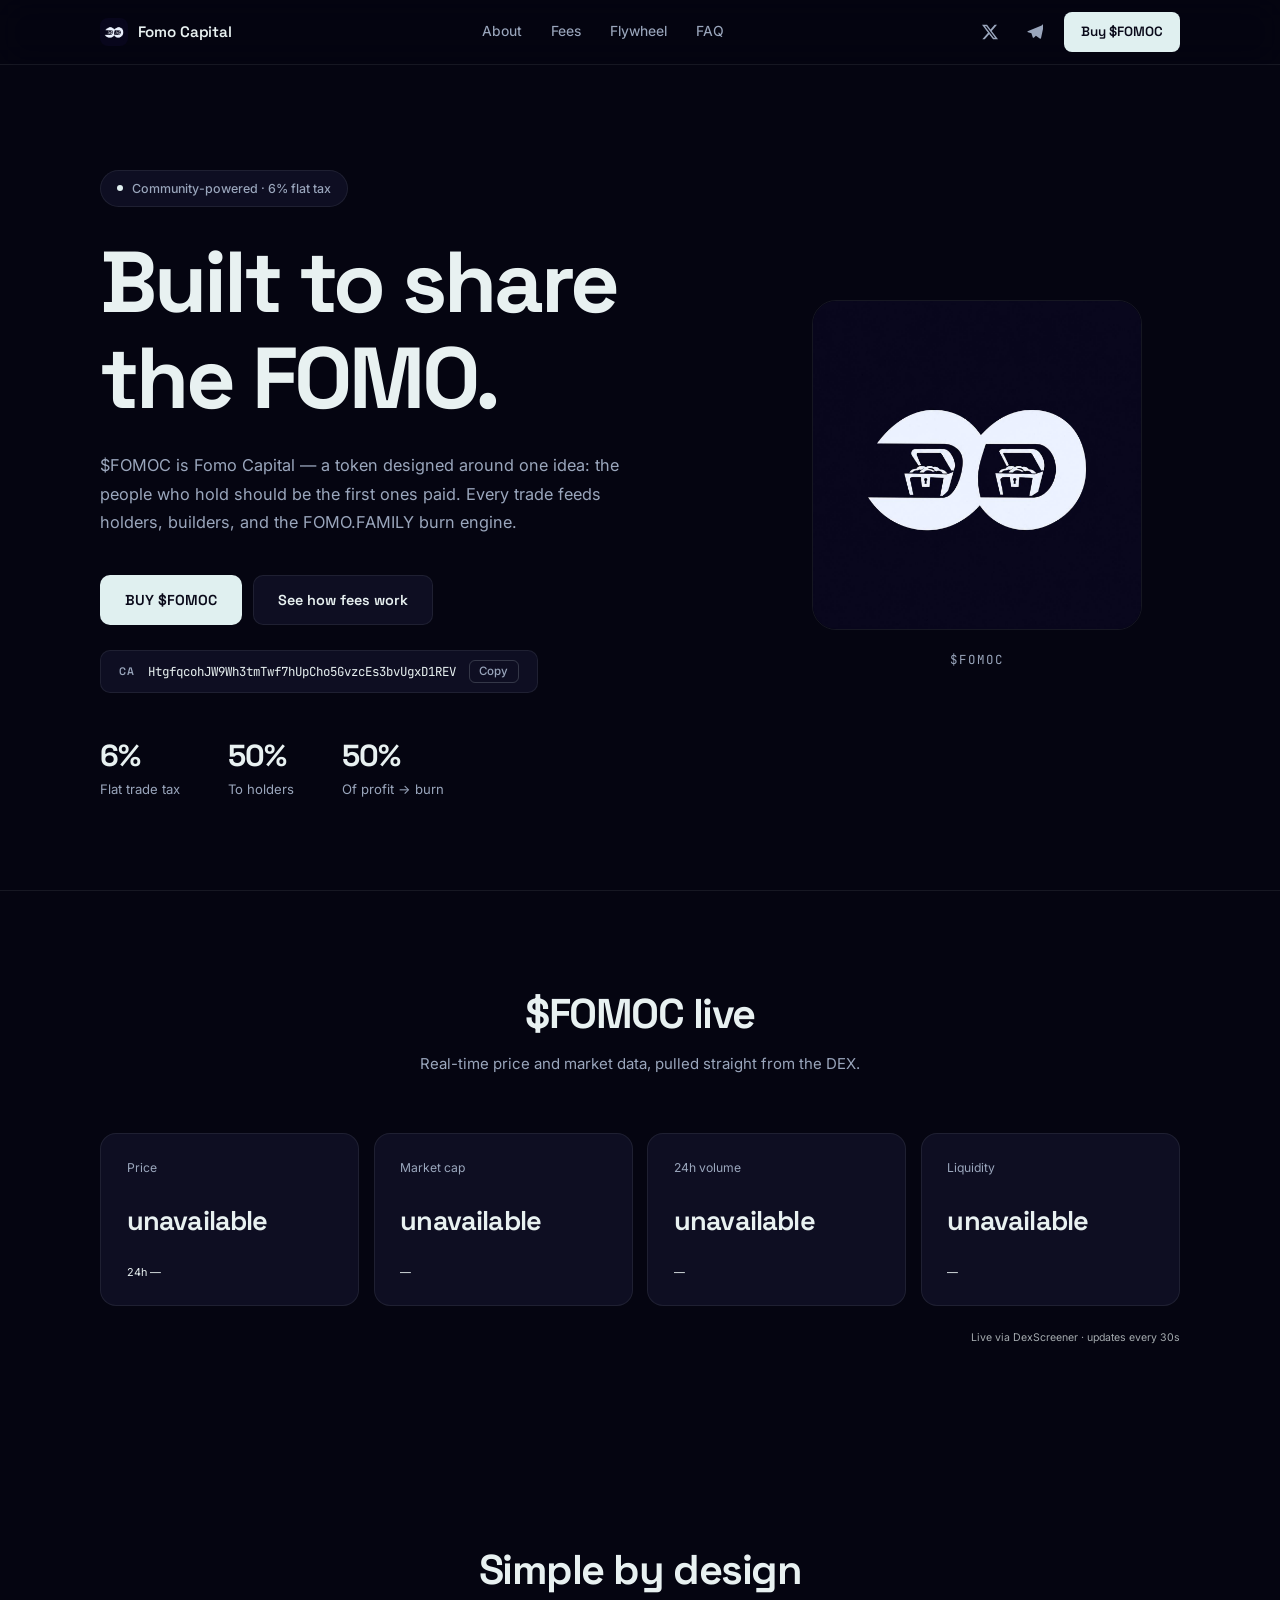
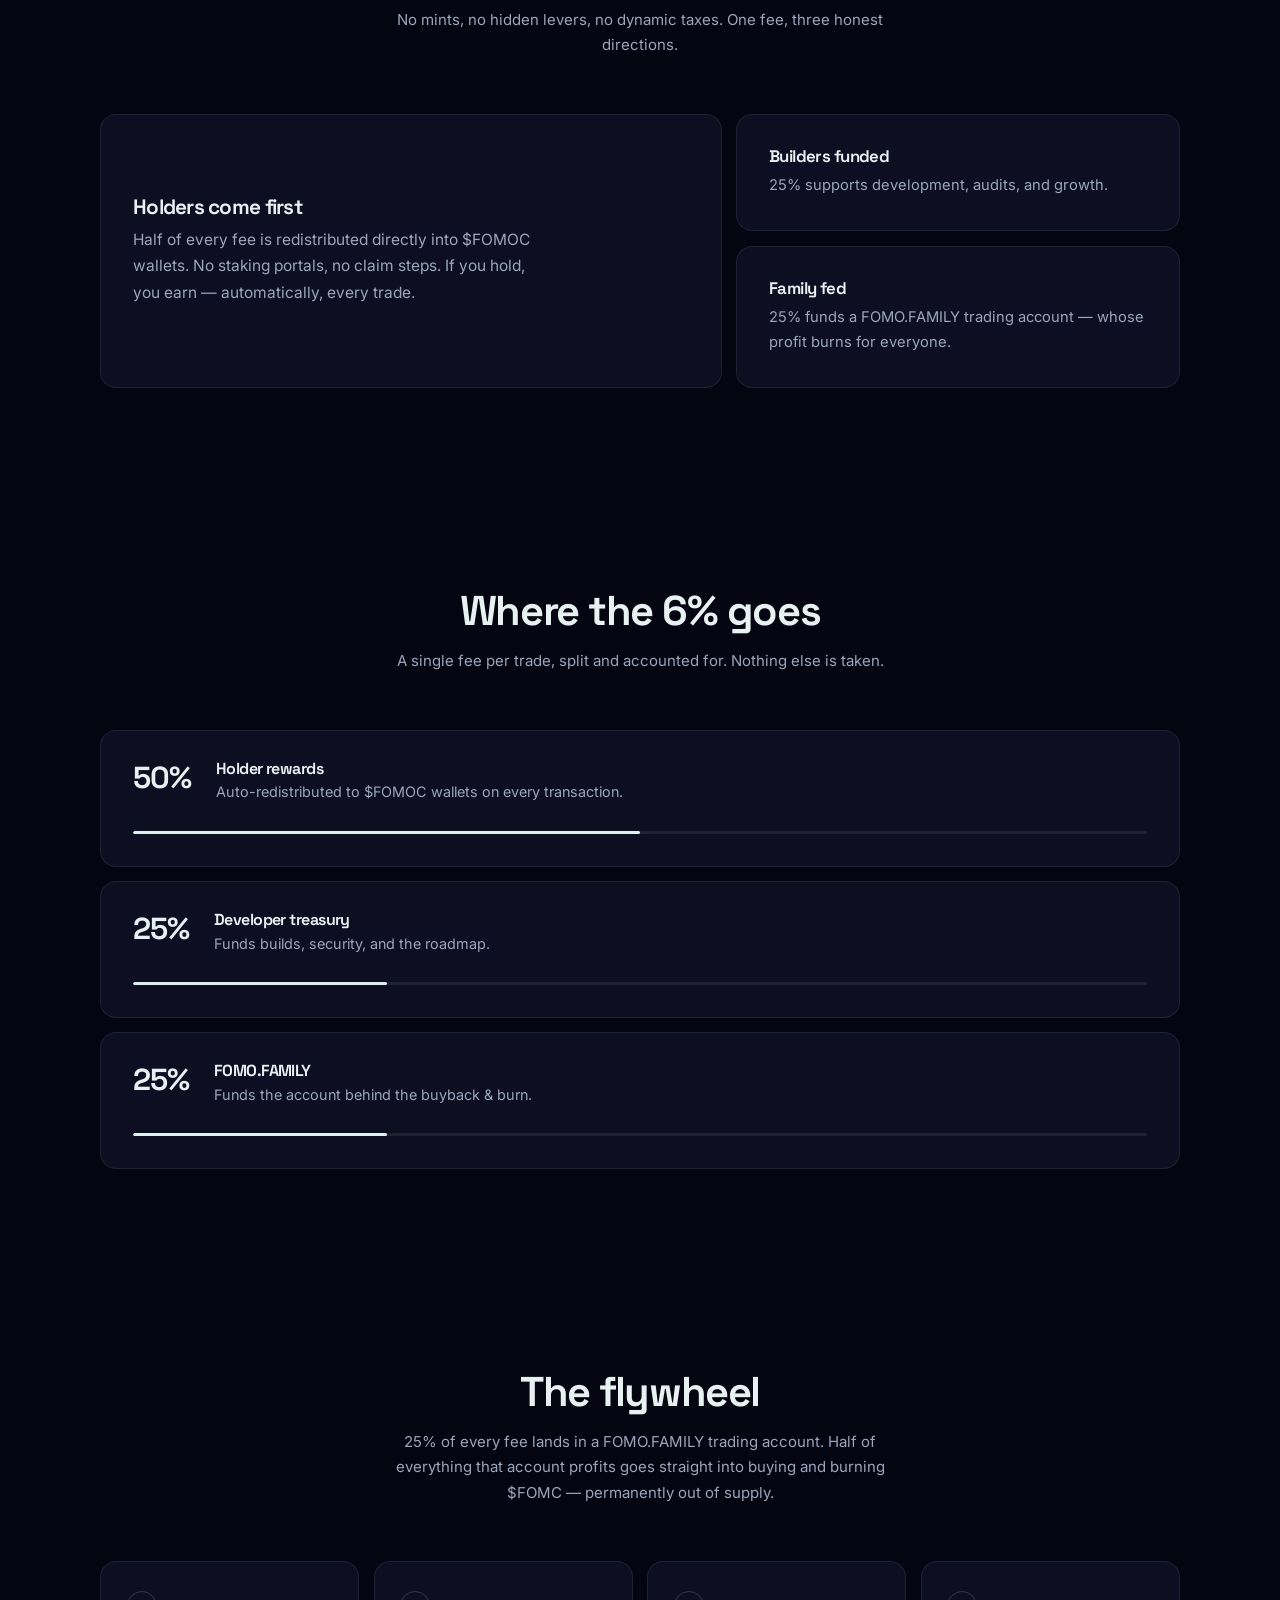
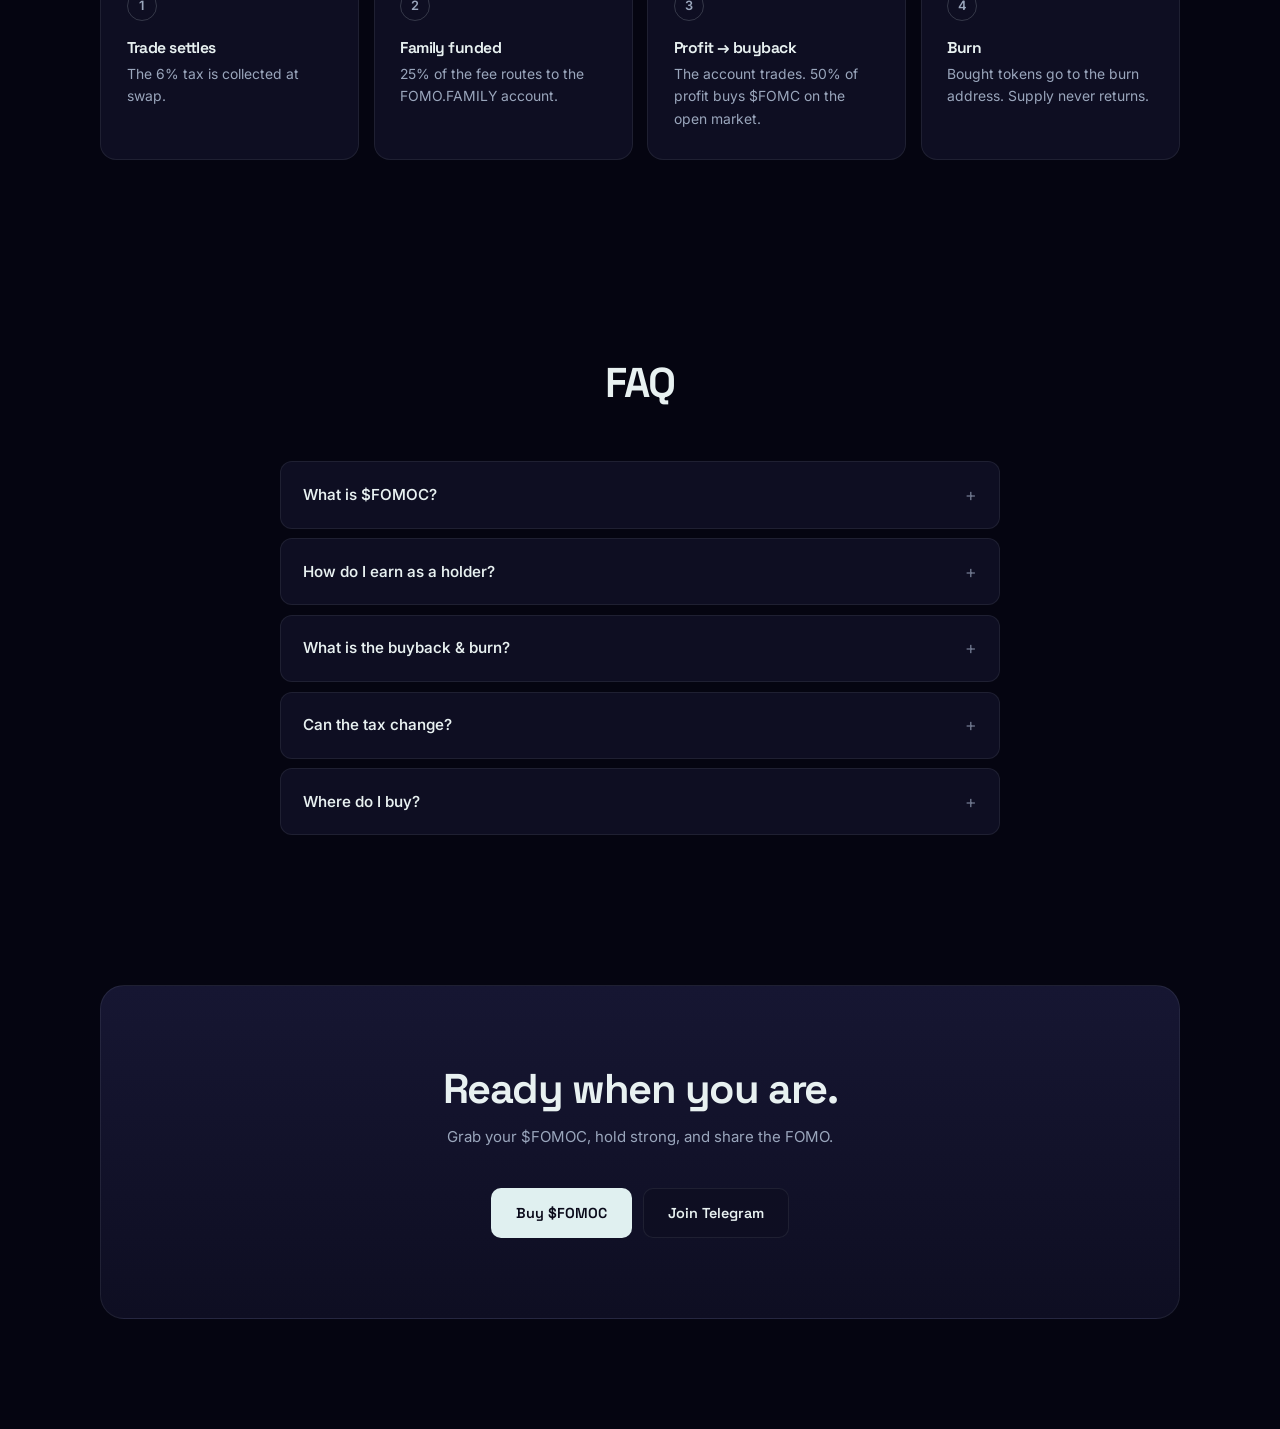
==== index.html @ beee8f77 "Add files via upload" ====
<!DOCTYPE html>
<html lang="en">
<head>
  <meta charset="UTF-8">
  <meta name="viewport" content="width=device-width, initial-scale=1.0">
  <title>$FOMOC — Fomo Capital</title>
  <meta name="description" content="Fomo Capital ($FOMOC) — a community-powered token. 50% of fees reward holders, 25% support the devs, 25% goes to FOMO.FAMILY. Built to share the FOMO.">
  <link rel="icon" type="image/jpeg" href="logo-icon.jpg">
  <link rel="preconnect" href="https://fonts.googleapis.com">
  <link rel="preconnect" href="https://fonts.gstatic.com" crossorigin>
  <link href="https://fonts.googleapis.com/css2?family=Space+Grotesk:wght@400;500;600;700&family=Inter:wght@100..900&family=JetBrains+Mono:wght@400;500&display=swap" rel="stylesheet">
  <link rel="stylesheet" href="styles.css">
</head>
<body>



  <!-- ===== NAV ===== -->
  <header class="nav" id="top">
    <div class="container nav-inner">
      <a href="#top" class="brand">
        <img src="logo-icon.jpg" alt="" class="brand-mark">
        <span>Fomo Capital</span>
      </a>
      <nav class="nav-links" id="navLinks">
        <a href="#about">About</a>
        <a href="#fees">Fees</a>
        <a href="#flywheel">Flywheel</a>
        <a href="#faq">FAQ</a>
      </nav>
      <div class="nav-right">
        <a href="https://x.com/fomocapital_sol" target="_blank" rel="noopener" class="nav-social" aria-label="Twitter / X">
          <svg width="16" height="16" viewBox="0 0 24 24" fill="currentColor"><path d="M18.9 1.15h3.68l-8.04 9.19L24 22.85h-7.41l-5.8-7.58-6.64 7.58H.46l8.6-9.83L0 1.15h7.6l5.24 6.93zm-1.29 19.5h2.04L6.49 3.24H4.3z"/></svg>
        </a>
        <a href="https://t.me/fomocapital_sol" target="_blank" rel="noopener" class="nav-social" aria-label="Telegram">
          <svg width="16" height="16" viewBox="0 0 24 24" fill="currentColor"><path d="M21.94 2.29 1.79 10.5c-1.5.59-1.49 1.44-.27 1.8l5.11 1.6 1.96 6.04c.22.55.11.8.86.8.58 0 .83-.27 1.15-.59l2.76-2.68 5.73 4.24c1.06.59 1.82.28 2.08-.98l3.78-17.8c.39-1.74-.66-2.53-1.8-2.02z"/></svg>
        </a>
        <a href="#buy" class="btn btn-light btn-sm">Buy $FOMOC</a>
        <button class="nav-toggle" id="navToggle" aria-label="Toggle menu">
          <span></span><span></span>
        </button>
      </div>
    </div>
  </header>

  <!-- ===== HERO ===== -->
  <main>
  <section class="hero">
    <div class="container hero-inner">
      <div class="hero-copy">
        <span class="badge"><i></i>Community-powered · 6% flat tax</span>
        <h1>Built to share<br>the FOMO.</h1>
        <p class="sub">
          $FOMOC is Fomo Capital — a token designed around one idea: the people
          who hold should be the first ones paid. Every trade feeds holders,
          builders, and the FOMO.FAMILY burn engine.
        </p>
        <div class="actions">
          <a href="#buy" class="btn btn-light">BUY $FOMOC</a>
          <a href="#fees" class="btn btn-dim">See how fees work</a>
        </div>
        <div class="hero-ca">
          <span>CA</span>
          <code id="ca-text">HtgfqcohJW9Wh3tmTwf7hUpCho5GvzcEs3bvUgxD1REV</code>
          <button class="copy-btn" data-copy="HtgfqcohJW9Wh3tmTwf7hUpCho5GvzcEs3bvUgxD1REV">Copy</button>
        </div>
        <dl class="hero-stats">
          <div>
            <dt><b class="num" data-count="6">0</b>%</dt>
            <dd>Flat trade tax</dd>
          </div>
          <div>
            <dt><b class="num" data-count="50">0</b>%</dt>
            <dd>To holders</dd>
          </div>
          <div>
            <dt><b class="num" data-count="50">0</b>%</dt>
            <dd>Of profit → burn</dd>
          </div>
        </dl>
      </div>
      <div class="hero-emblem">
        <img src="logo-icon.jpg" alt="Fomo Capital emblem">
        <span class="hero-tag">$FOMOC</span>
      </div>
    </div>
  </section>

  <!-- ===== LIVE STATS ===== -->
  <section class="live" id="live">
    <div class="container">
      <div class="section-head">
        <h2>$FOMOC live</h2>
        <p>Real-time price and market data, pulled straight from the DEX.</p>
      </div>
      <div class="live-grid">
        <div class="live-card">
          <span class="live-label">Price</span>
          <span class="live-value" id="stat-price">$—</span>
          <span class="live-sub mono" id="stat-price-change">24h —</span>
        </div>
        <div class="live-card">
          <span class="live-label">Market cap</span>
          <span class="live-value" id="stat-mcap">$—</span>
          <span class="live-sub mono" id="stat-mcap-label">—</span>
        </div>
        <div class="live-card">
          <span class="live-label">24h volume</span>
          <span class="live-value" id="stat-volume">$—</span>
          <span class="live-sub mono" id="stat-volume-label">—</span>
        </div>
        <div class="live-card">
          <span class="live-label">Liquidity</span>
          <span class="live-value" id="stat-liq">$—</span>
          <span class="live-sub mono" id="stat-liq-label">—</span>
        </div>
      </div>
      <p class="live-source mono">Live via DexScreener · updates every 30s</p>
    </div>
  </section>

  <!-- ===== ABOUT ===== -->
  <section class="section" id="about">
    <div class="container">
      <div class="section-head">
        <h2>Simple by design</h2>
        <p>No mints, no hidden levers, no dynamic taxes. One fee, three honest directions.</p>
      </div>
      <div class="bento">
        <div class="b-card b-card-wide">
          <h3>Holders come first</h3>
          <p>Half of every fee is redistributed directly into $FOMOC wallets. No staking portals, no claim steps. If you hold, you earn — automatically, every trade.</p>
        </div>
        <div class="b-card">
          <h3>Builders funded</h3>
          <p>25% supports development, audits, and growth.</p>
        </div>
        <div class="b-card">
          <h3>Family fed</h3>
          <p>25% funds a FOMO.FAMILY trading account — whose profit burns for everyone.</p>
        </div>
      </div>
    </div>
  </section>

  <!-- ===== FEES ===== -->
  <section class="section" id="fees">
    <div class="container">
      <div class="section-head">
        <h2>Where the 6% goes</h2>
        <p>A single fee per trade, split and accounted for. Nothing else is taken.</p>
      </div>

      <div class="fee-list">
        <div class="fee-item">
          <div class="fee-meta">
            <span class="fee-pct">50%</span>
            <div>
              <h3>Holder rewards</h3>
              <p>Auto-redistributed to $FOMOC wallets on every transaction.</p>
            </div>
          </div>
          <div class="bar"><i style="--w:50%"></i></div>
        </div>
        <div class="fee-item">
          <div class="fee-meta">
            <span class="fee-pct">25%</span>
            <div>
              <h3>Developer treasury</h3>
              <p>Funds builds, security, and the roadmap.</p>
            </div>
          </div>
          <div class="bar"><i style="--w:25%"></i></div>
        </div>
        <div class="fee-item">
          <div class="fee-meta">
            <span class="fee-pct">25%</span>
            <div>
              <h3>FOMO.FAMILY</h3>
              <p>Funds the account behind the buyback &amp; burn.</p>
            </div>
          </div>
          <div class="bar"><i style="--w:25%"></i></div>
        </div>
      </div>
    </div>
  </section>

  <!-- ===== FLYWHEEL ===== -->
  <section class="section" id="flywheel">
    <div class="container">
      <div class="section-head">
        <h2>The flywheel</h2>
        <p>25% of every fee lands in a FOMO.FAMILY trading account. Half of everything that account profits goes straight into buying and burning $FOMC — permanently out of supply.</p>
      </div>
      <div class="steps">
        <div class="step">
          <span class="step-n">1</span>
          <h3>Trade settles</h3>
          <p>The 6% tax is collected at swap.</p>
        </div>
        <div class="step">
          <span class="step-n">2</span>
          <h3>Family funded</h3>
          <p>25% of the fee routes to the FOMO.FAMILY account.</p>
        </div>
        <div class="step">
          <span class="step-n">3</span>
          <h3>Profit → buyback</h3>
          <p>The account trades. 50% of profit buys $FOMC on the open market.</p>
        </div>
        <div class="step">
          <span class="step-n">4</span>
          <h3>Burn</h3>
          <p>Bought tokens go to the burn address. Supply never returns.</p>
        </div>
      </div>
    </div>
  </section>

  <!-- ===== FAQ ===== -->
  <section class="section" id="faq">
    <div class="container container-narrow">
      <div class="section-head">
        <h2>FAQ</h2>
      </div>
      <div class="faq">
        <details>
          <summary>What is $FOMOC?</summary>
          <p>The community token of Fomo Capital. A fixed 6% tax on trades, split 50% holders, 25% developers, 25% FOMO.FAMILY.</p>
        </details>
        <details>
          <summary>How do I earn as a holder?</summary>
          <p>By holding. Half of all fees collected are redistributed into $FOMOC wallets automatically. Busier markets mean fuller redistribution.</p>
        </details>
        <details>
          <summary>What is the buyback &amp; burn?</summary>
          <p>The FOMO.FAMILY account commits 50% of its trading profits to buying $FOMC from the open market and sending it to a burn address — permanently out of supply.</p>
        </details>
        <details>
          <summary>Can the tax change?</summary>
          <p>No. The rate is fixed at 6% and the split is published here. There are no mint functions or dynamic levers.</p>
        </details>
        <details>
          <summary>Where do I buy?</summary>
          <p>Through the launch links on this page. Connect a wallet, confirm, and you're earning from the next trade.</p>
        </details>
      </div>
    </div>
  </section>

  <!-- ===== BUY ===== -->
  <section class="buy" id="buy">
    <div class="container">
      <div class="buy-card">
        <h2>Ready when you are.</h2>
        <p>Grab your $FOMOC, hold strong, and share the FOMO.</p>
        <div class="actions">
          <a href="#" class="btn btn-light">Buy $FOMOC</a>
          <a href="https://t.me/fomocapital_sol" class="btn btn-dim" target="_blank" rel="noopener">Join Telegram</a>
        </div>
      </div>
    </div>
  </section>
  </main>

  <script src="app.js"></script>
</body>
</html>
---- styles.css ----
/* ============================================================
   FOMO CAPITAL — neutral monochrome, framer-style
   One hue family: near-black / grays / white. Nothing else.
   ============================================================ */

:root {
  --bg: #050511;
  --card: #0E0E22;
  --card-hi: #161632;
  --border: rgba(224, 240, 240, 0.08);
  --border-hi: rgba(224, 240, 240, 0.18);
  --text: #E8F1F1;
  --muted: #9AA6BC;
  --faint: #6A7288;
  --white: #E0F0F0;

  --r: 16px;
  --f: "Inter", sans-serif;
  --display: "Space Grotesk", sans-serif;
  --mono: "JetBrains Mono", monospace;
}

* { margin: 0; padding: 0; box-sizing: border-box; }
html { scroll-behavior: smooth; scroll-padding-top: 88px; }

body {
  background: var(--bg);
  color: var(--text);
  font-family: var(--f);
  font-size: 15px;
  line-height: 1.7;
  -webkit-font-smoothing: antialiased;
  text-rendering: optimizeLegibility;
}

img { display: block; max-width: 100%; }
a { color: inherit; text-decoration: none; }

.container { width: min(1080px, 92%); margin-inline: auto; }
.container-narrow { width: min(720px, 92%); }

h1, h2, h3 { font-family: var(--display); font-weight: 650; letter-spacing: -0.035em; line-height: 1.1; }

/* ---------- buttons ---------- */
.btn {
  display: inline-flex; align-items: center; justify-content: center;
  font-family: var(--display); font-weight: 600; font-size: .9rem;
  padding: .72rem 1.5rem; border-radius: 10px; cursor: pointer;
  border: 1px solid transparent;
  transition: transform .18s ease, background .18s ease, border-color .18s ease, box-shadow .18s ease;
}
.btn-light { background: var(--white); color: #0A0A1A; }
.btn-light:hover { transform: translateY(-1px); box-shadow: 0 6px 24px rgba(224,240,240,.14); }
.btn-dim { background: var(--card); color: var(--text); border-color: var(--border); }
.btn-dim:hover { background: var(--card-hi); border-color: var(--border-hi); }
.btn-sm { padding: .45rem 1rem; font-size: .84rem; border-radius: 8px; }

/* ---------- nav ---------- */
.nav {
  position: fixed; inset: 0 0 auto 0; z-index: 50;
  background: rgba(5, 5, 17, 0.78);
  backdrop-filter: blur(16px); -webkit-backdrop-filter: blur(16px);
  border-bottom: 1px solid var(--border);
}
.nav-inner { display: flex; align-items: center; justify-content: space-between; height: 64px; gap: 1rem; }
.brand { display: flex; align-items: center; gap: .6rem; font-family: var(--display); font-weight: 600; font-size: .95rem; letter-spacing: -0.01em; }
.brand-mark { width: 28px; height: 28px; border-radius: 8px; }
.nav-links { display: flex; gap: 1.8rem; font-size: .87rem; color: var(--muted); font-weight: 450; }
.nav-links a { transition: color .15s; }
.nav-links a:hover { color: var(--text); }
.nav-right { display: flex; align-items: center; gap: .8rem; }
.nav-social {
  display: inline-flex; align-items: center; justify-content: center;
  width: 32px; height: 32px; border-radius: 8px;
  color: var(--muted); transition: color .15s, background .15s;
}
.nav-social:hover { color: var(--text); background: var(--card); }
.nav-toggle { display: none; background: none; border: 0; cursor: pointer; padding: 6px; }
.nav-toggle span { display: block; width: 18px; height: 1.5px; background: var(--text); margin: 5px 0; }

/* ---------- hero ---------- */
.hero { padding: 170px 0 90px; }
.hero-inner {
  display: grid; grid-template-columns: 1.2fr .8fr;
  gap: 4rem; align-items: center;
}
.badge {
  display: inline-flex; align-items: center; gap: .55rem;
  font-size: .78rem; font-weight: 480; color: var(--muted);
  background: var(--card); border: 1px solid var(--border);
  padding: .42rem 1rem; border-radius: 999px; margin-bottom: 1.8rem;
}
.badge i { width: 6px; height: 6px; border-radius: 50%; background: var(--white); }
.hero h1 { font-size: clamp(3rem, 7vw, 5.4rem); font-weight: 700; }
.hero .sub {
  max-width: 520px; margin-top: 1.6rem; color: var(--muted); font-size: 1.02rem; line-height: 1.75;
}
.actions { display: flex; gap: .7rem; margin-top: 2.4rem; flex-wrap: wrap; }
.buy-card .actions { justify-content: center; }

.hero-ca {
  display: inline-flex; align-items: center; gap: .8rem;
  margin-top: 1.6rem; padding: .55rem 1.1rem;
  background: var(--card); border: 1px solid var(--border); border-radius: 10px;
}
.hero-ca span {
  font-family: var(--display); font-size: .68rem; font-weight: 600;
  letter-spacing: .12em; color: var(--muted); text-transform: uppercase;
}
.hero-ca code {
  font-family: var(--mono); font-size: .78rem; color: var(--text);
}
.hero-ca .copy-btn { margin-left: 0; }

/* ---------- live stats ---------- */
.live { padding: 100px 0; border-top: 1px solid var(--border); }
.live-grid {
  display: grid; grid-template-columns: repeat(4, 1fr); gap: .9rem;
}
.live-card {
  background: var(--card); border: 1px solid var(--border); border-radius: var(--r);
  padding: 1.5rem 1.6rem; display: flex; flex-direction: column; justify-content: space-between;
  gap: 1.2rem; min-height: 140px;
}
.live-card-account { justify-content: center; gap: .6rem; }
.live-label { font-size: .76rem; color: var(--muted); }
.live-label.mono { font-family: var(--mono); letter-spacing: .12em; text-transform: uppercase; }
.live-account { display: inline-flex; align-items: center; gap: .5rem; font-weight: 600; font-size: .98rem; }
.live-account:hover { color: var(--white); }
.live-dot { width: 8px; height: 8px; border-radius: 50%; background: #3DDC97; animation: pulse 1.8s infinite; }
@keyframes pulse { 0%,100% { opacity: 1; } 50% { opacity: .35; } }
.live-value { font-family: var(--display); font-size: 1.7rem; font-weight: 650; letter-spacing: -0.03em; }
.live-sub { font-size: .68rem; }
.live-sub.up { color: #3DDC97; }
.live-sub.down { color: #FF6B6B; }
.live-source { margin-top: 1.4rem; text-align: right; font-size: .66rem; opacity: .7; }

.hero-stats { display: flex; gap: 3rem; margin-top: 3rem; flex-wrap: wrap; }
.hero-stats dt { font-family: var(--display); font-weight: 650; font-size: 1.9rem; letter-spacing: -0.04em; line-height: 1; }
.hero-stats dd { margin-top: .4rem; font-size: .82rem; color: var(--muted); }

.hero-emblem { display: flex; flex-direction: column; align-items: center; gap: 1.2rem; }
.hero-emblem img {
  width: min(330px, 100%); aspect-ratio: 1; object-fit: cover;
  border-radius: 24px; border: 1px solid var(--border);
}
.hero-tag {
  font-family: var(--mono); font-size: .78rem; letter-spacing: .16em;
  color: var(--muted); text-transform: uppercase;
}

/* ---------- sections ---------- */
.section { padding: 100px 0; }
.section-head { text-align: center; margin-bottom: 3.5rem; }
.section-head h2 { font-size: clamp(1.8rem, 4vw, 2.6rem); }
.section-head p { color: var(--muted); max-width: 520px; margin: .9rem auto 0; }

/* bento */
.bento { display: grid; grid-template-columns: 1.4fr 1fr; gap: .9rem; }
.b-card {
  background: var(--card); border: 1px solid var(--border); border-radius: var(--r);
  padding: 2rem;
  transition: border-color .2s ease, transform .2s ease;
}
.b-card:hover { border-color: var(--border-hi); transform: translateY(-2px); }
.b-card h3 { font-size: 1.05rem; margin-bottom: .5rem; }
.b-card p { color: var(--muted); font-size: .92rem; }
.b-card-wide { grid-row: span 2; display: flex; flex-direction: column; justify-content: center; }
.b-card-wide h3 { font-size: 1.3rem; }
.b-card-wide p { font-size: .97rem; max-width: 42ch; }

/* fee list */
.fee-list { display: flex; flex-direction: column; gap: .9rem; }
.fee-item {
  background: var(--card); border: 1px solid var(--border); border-radius: var(--r);
  padding: 1.8rem 2rem 2rem;
  transition: border-color .2s ease;
}
.fee-item:hover { border-color: var(--border-hi); }
.fee-meta { display: flex; align-items: flex-start; gap: 1.6rem; }
.fee-pct {
  font-family: var(--display);
  font-size: 1.9rem; font-weight: 650; letter-spacing: -0.04em; line-height: 1.2;
  min-width: 3.2rem;
}
.fee-meta h3 { font-size: 1rem; margin-bottom: .2rem; }
.fee-meta p { color: var(--muted); font-size: .9rem; }
.bar { height: 3px; background: rgba(224,240,240,.08); border-radius: 99px; margin-top: 1.6rem; overflow: hidden; }
.bar i {
  display: block; height: 100%; width: 0; background: var(--white); border-radius: 99px;
  transition: width 1s cubic-bezier(.2,.7,.2,1) .2s;
}
.in-view .bar i { width: var(--w); }

/* steps */
.steps { display: grid; grid-template-columns: repeat(4, 1fr); gap: .9rem; }
.step {
  background: var(--card); border: 1px solid var(--border); border-radius: var(--r);
  padding: 1.8rem 1.6rem;
  transition: border-color .2s ease, transform .2s ease;
}
.step:hover { border-color: var(--border-hi); transform: translateY(-2px); }
.step-n {
  display: inline-grid; place-items: center; width: 30px; height: 30px;
  border-radius: 50%; border: 1px solid var(--border-hi);
  font-size: .8rem; font-weight: 600; color: var(--muted); margin-bottom: 1.2rem;
}
.step h3 { font-size: .98rem; margin-bottom: .35rem; }
.step p { color: var(--muted); font-size: .87rem; line-height: 1.6; }

/* faq */
.faq { display: flex; flex-direction: column; }
.faq details {
  border: 1px solid var(--border); border-radius: 12px;
  background: var(--card); margin-bottom: .6rem;
  transition: border-color .2s ease;
}
.faq details[open] { border-color: var(--border-hi); }
.faq summary {
  cursor: pointer; list-style: none; padding: 1.1rem 1.4rem;
  font-weight: 550; font-size: .95rem;
  display: flex; justify-content: space-between; align-items: center;
}
.faq summary::-webkit-details-marker { display: none; }
.faq summary::after {
  content: "+"; color: var(--faint); font-weight: 400; font-size: 1.1rem;
  transition: transform .2s ease;
}
.faq details[open] summary::after { transform: rotate(45deg); }
.faq details p { padding: 0 1.4rem 1.3rem; color: var(--muted); font-size: .92rem; }

/* buy */
.buy { padding: 40px 0 110px; }
.buy-card {
  text-align: center; border: 1px solid var(--border); border-radius: 24px;
  background: linear-gradient(180deg, var(--card-hi), var(--card));
  padding: 5rem 2rem;
}
.buy-card h2 { font-size: clamp(1.8rem, 4vw, 2.6rem); }
.buy-card p { color: var(--muted); margin-top: .8rem; }
.contract {
  margin-top: 2.4rem; font-family: var(--mono); font-size: .76rem; color: var(--faint);
}
.copy-btn {
  font-family: var(--f); font-size: .72rem; font-weight: 500;
  background: none; border: 1px solid var(--border-hi); color: var(--muted);
  border-radius: 6px; padding: .22rem .6rem; cursor: pointer; margin-left: .4rem;
  transition: color .15s, border-color .15s;
}
.copy-btn:hover { color: var(--text); border-color: var(--white); }

/* footer */
/* entrance motion */
@keyframes fadeUp { from { opacity: 0; transform: translateY(20px); } to { opacity: 1; transform: none; } }
.hero .badge, .hero h1, .hero .sub, .hero .actions, .hero-ca, .hero-stats, .hero-emblem {
  opacity: 0; animation: fadeUp .7s cubic-bezier(.2,.7,.2,1) forwards;
}
.hero h1 { animation-delay: .08s; }
.hero .sub { animation-delay: .16s; }
.hero .actions { animation-delay: .24s; }
.hero-ca { animation-delay: .3s; }
.hero-stats { animation-delay: .36s; }
.hero-emblem { animation-delay: .42s; }

.reveal { opacity: 0; transform: translateY(22px); transition: opacity .6s cubic-bezier(.2,.7,.2,1), transform .6s cubic-bezier(.2,.7,.2,1); }
.reveal.in-view { opacity: 1; transform: none; }
.reveal-d1 { transition-delay: .08s; }
.reveal-d2 { transition-delay: .16s; }
.reveal-d3 { transition-delay: .24s; }

@media (prefers-reduced-motion: reduce) {
  *, *::before, *::after { animation: none !important; transition: none !important; }
  .hero .badge, .hero h1, .hero .sub, .hero .actions, .hero-ca, .hero-stats, .hero-emblem { opacity: 1; }
}

/* ---------- responsive ---------- */
@media (max-width: 900px) {
  .hero-inner { grid-template-columns: 1fr; text-align: center; }
  .hero .sub { margin-inline: auto; }
  .actions { justify-content: center; }
  .hero-stats { justify-content: center; }
  .hero-emblem { order: -1; }
  .hero-emblem img { width: min(240px, 70%); }
  .bento { grid-template-columns: 1fr; }
  .b-card-wide { grid-row: auto; }
  .live-grid { grid-template-columns: 1fr 1fr; }
  .steps { grid-template-columns: 1fr 1fr; }
}
@media (max-width: 640px) {
  .nav-links {
    display: none; position: fixed; top: 64px; left: 0; right: 0;
    flex-direction: column; gap: 0; background: rgba(5,5,17,.97);
    border-bottom: 1px solid var(--border); padding: .6rem 4%;
  }
  .nav-links.open { display: flex; }
  .nav-links.open a { padding: .8rem 0; }
  .nav-toggle { display: block; }
  .hero { padding-top: 130px; }
  .live-grid { grid-template-columns: 1fr; }
  .steps { grid-template-columns: 1fr; }
}
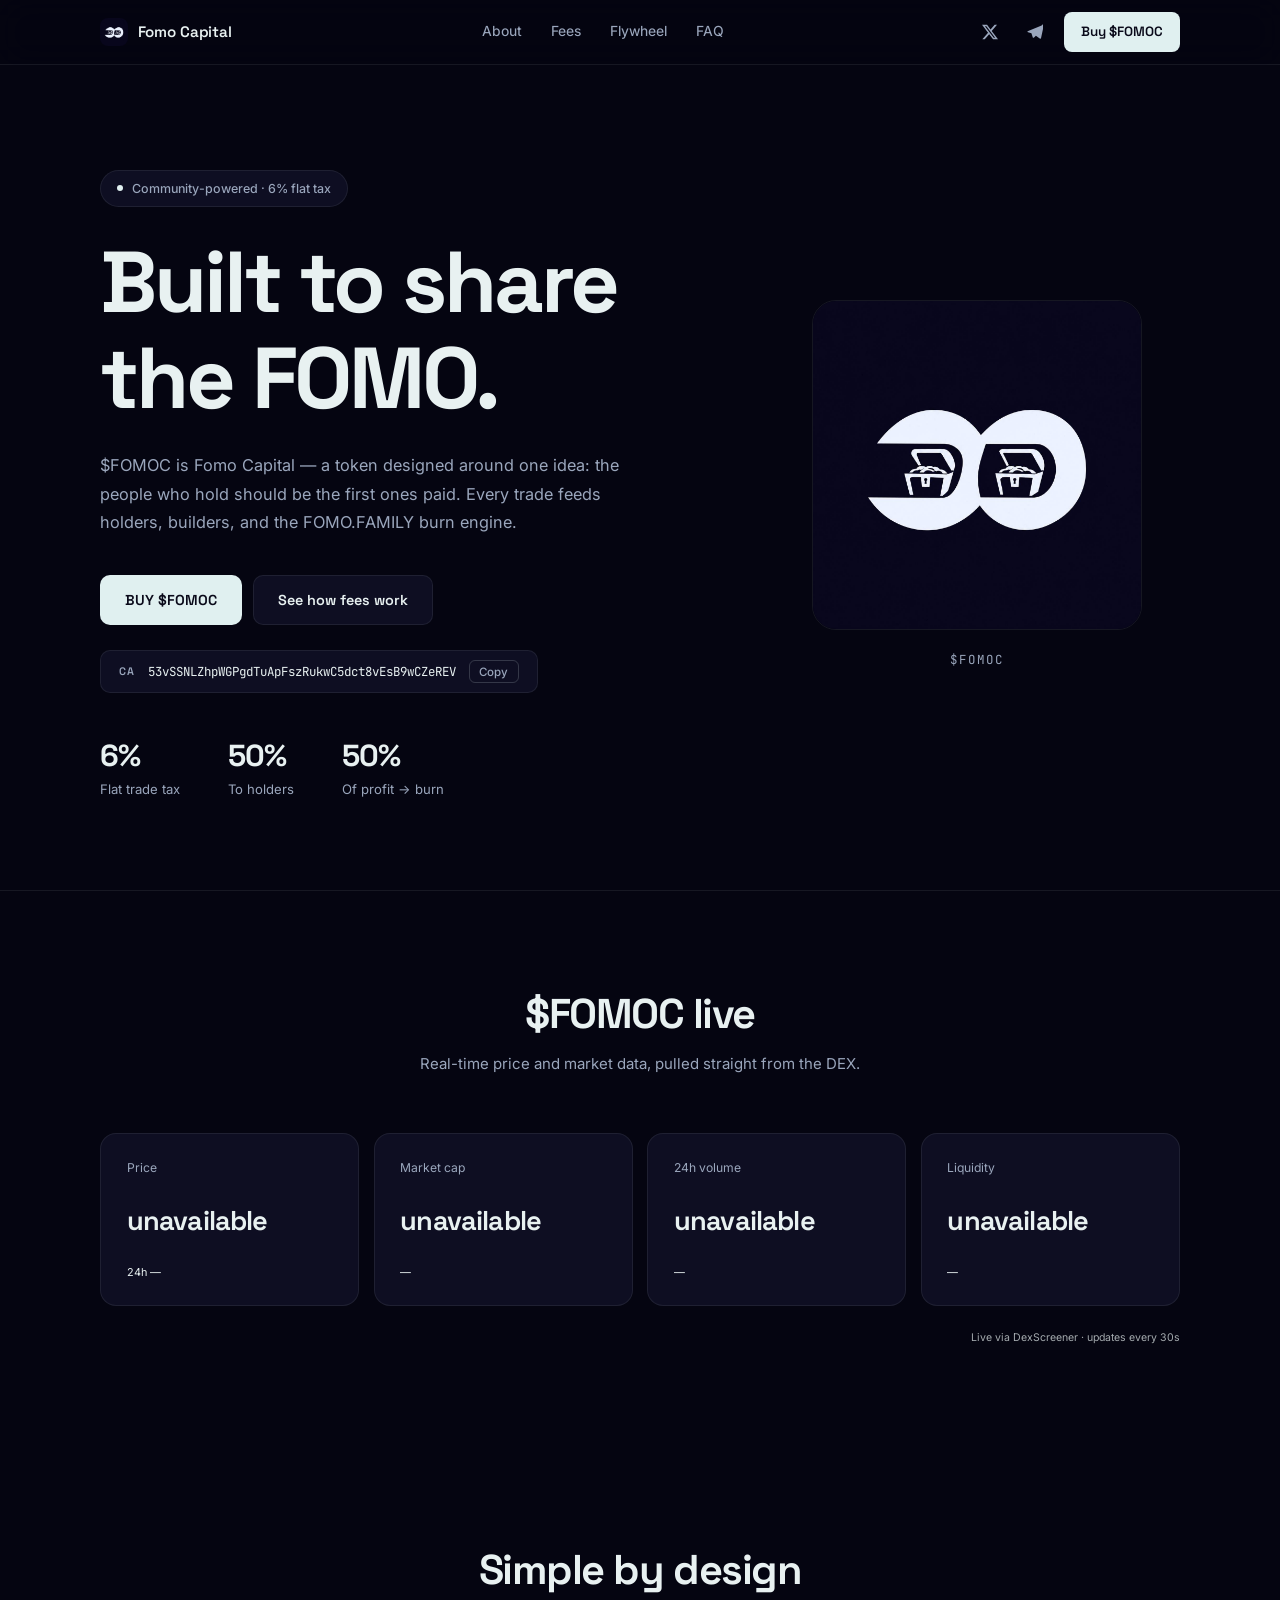
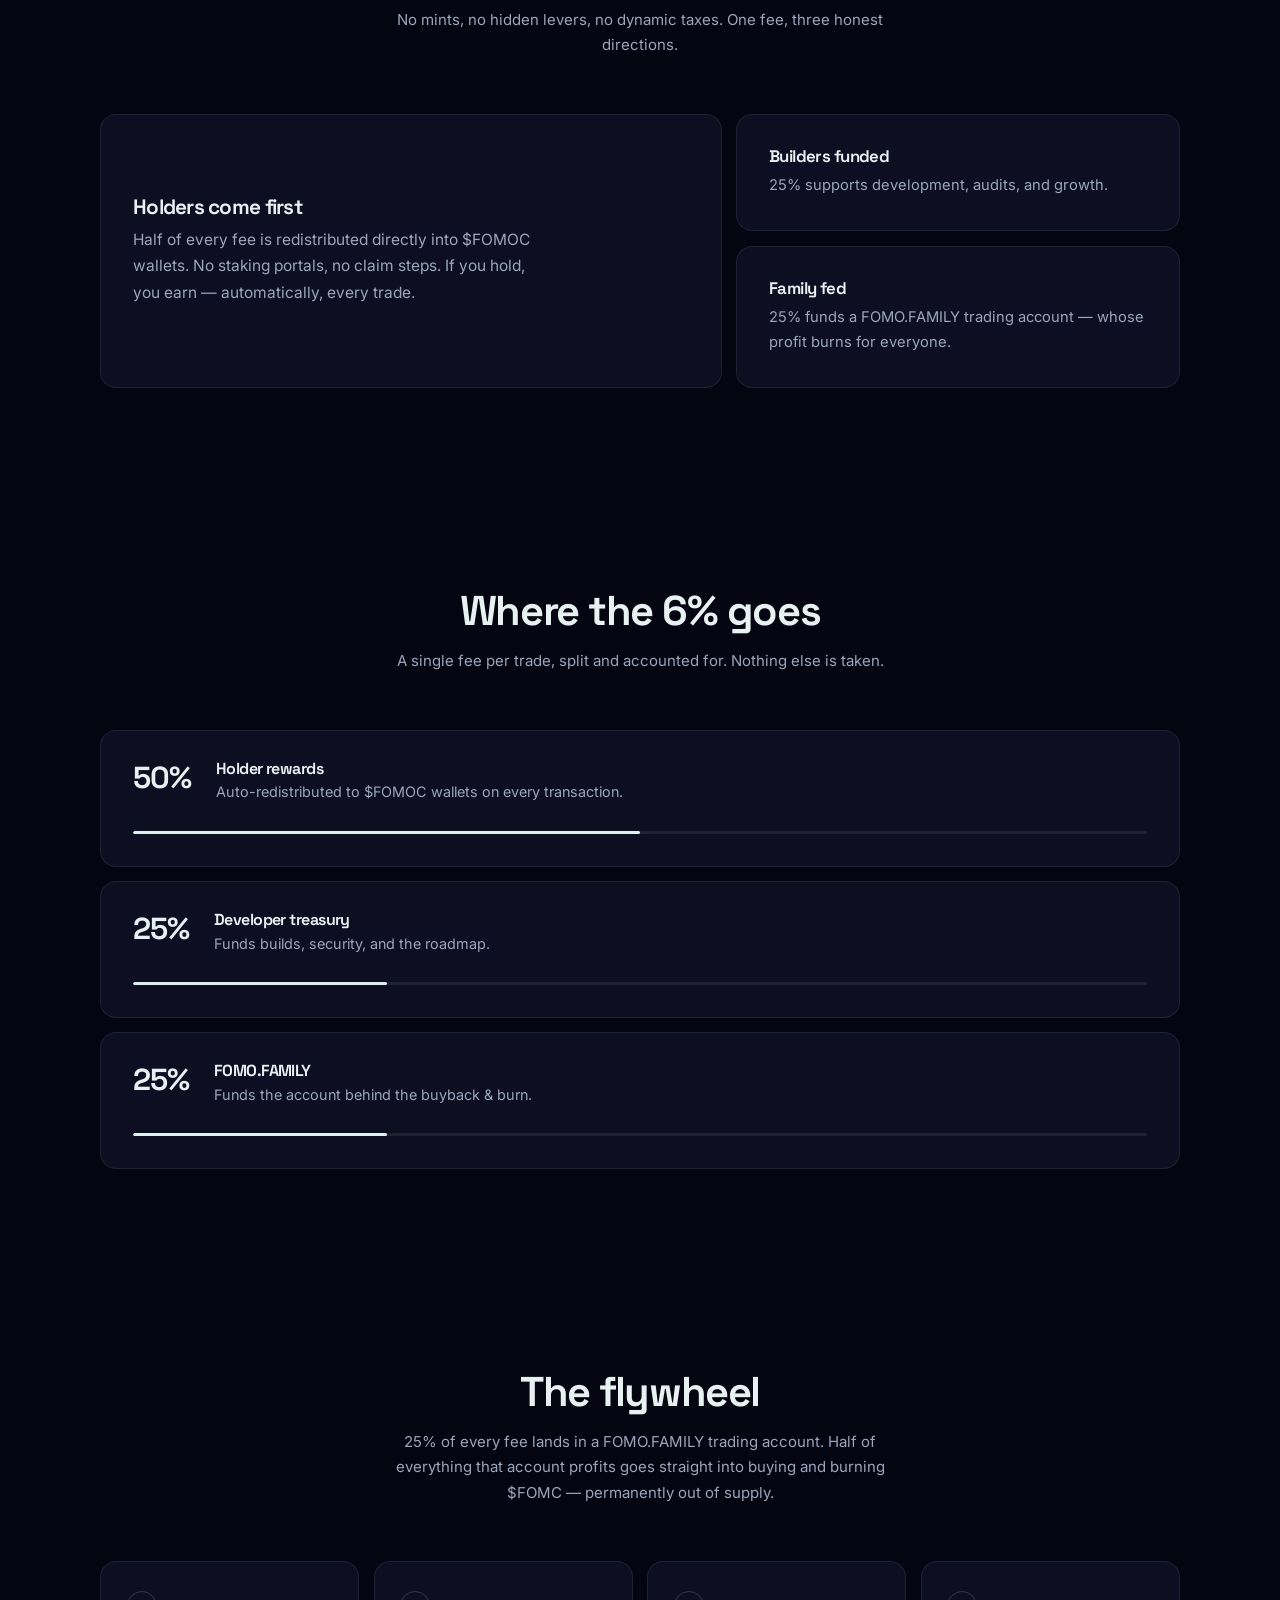
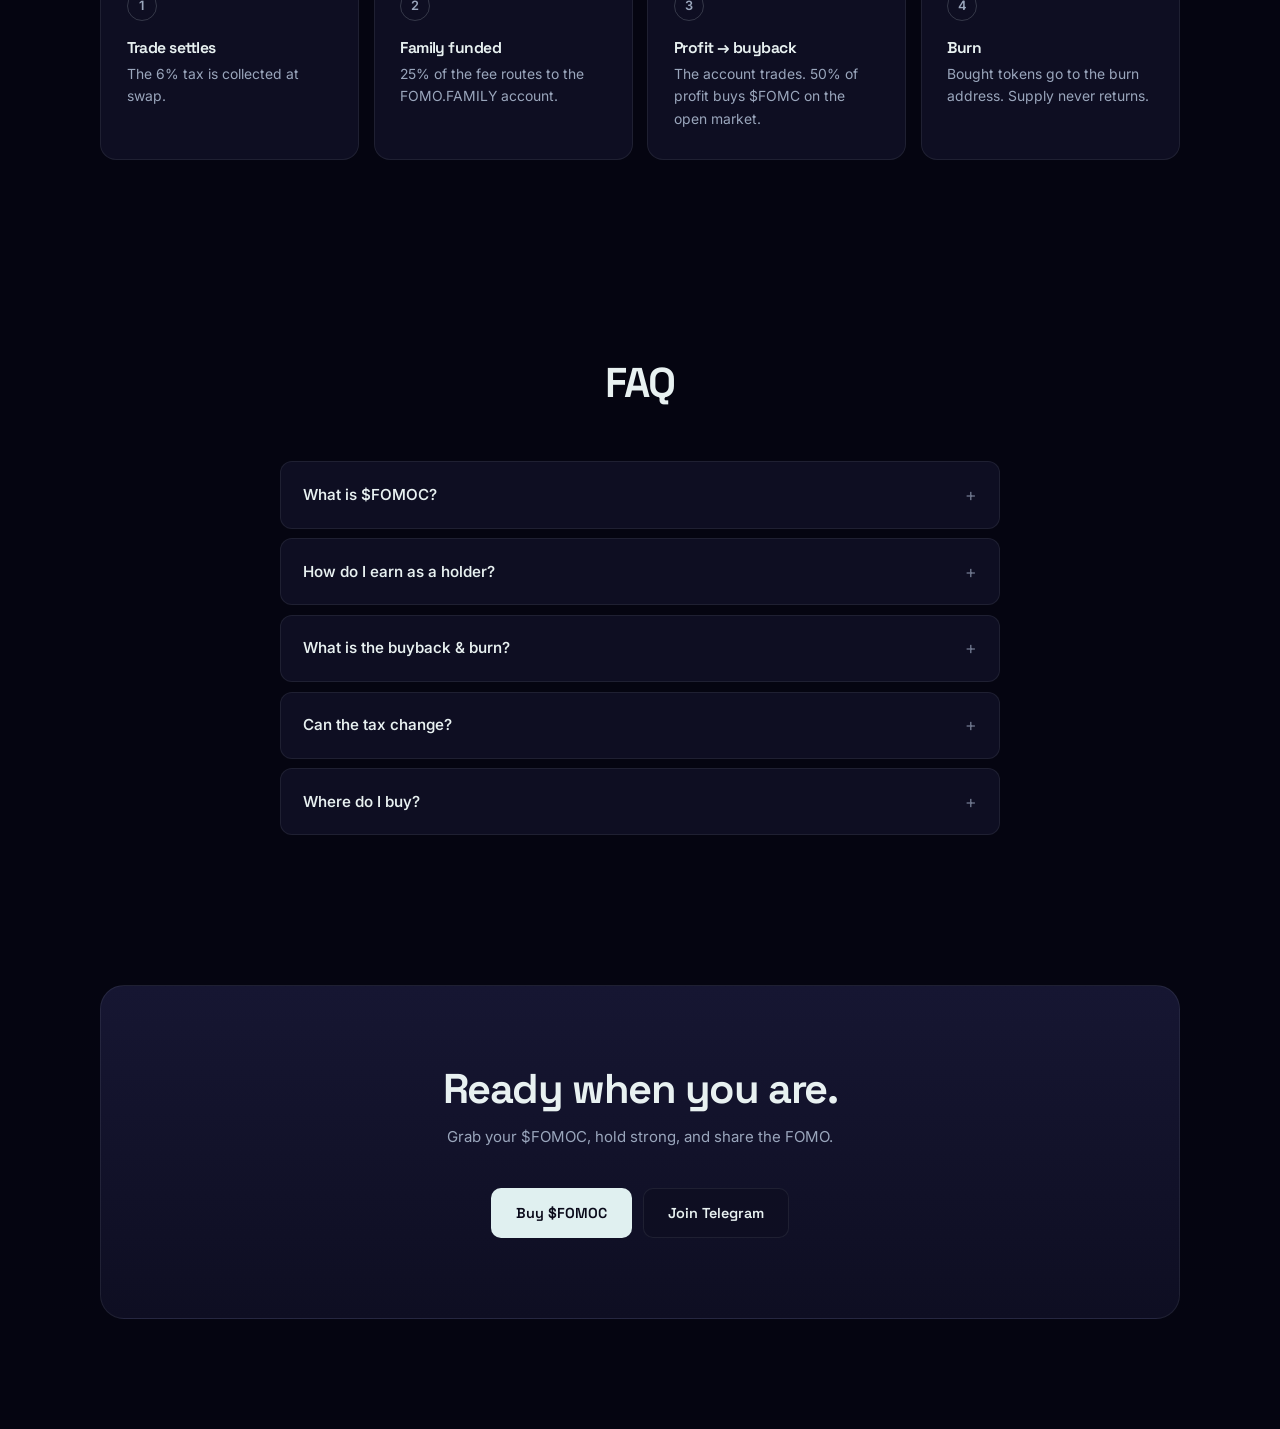
==== commit 92ec6d32: "Update index.html" ====
--- a/index.html
+++ b/index.html
@@ -61,7 +61,7 @@
         </div>
         <div class="hero-ca">
           <span>CA</span>
-          <code id="ca-text">HtgfqcohJW9Wh3tmTwf7hUpCho5GvzcEs3bvUgxD1REV</code>
+          <code id="ca-text">53vSSNLZhpWGPgdTuApFszRukwC5dct8vEsB9wCZeREV</code>
           <button class="copy-btn" data-copy="HtgfqcohJW9Wh3tmTwf7hUpCho5GvzcEs3bvUgxD1REV">Copy</button>
         </div>
         <dl class="hero-stats">
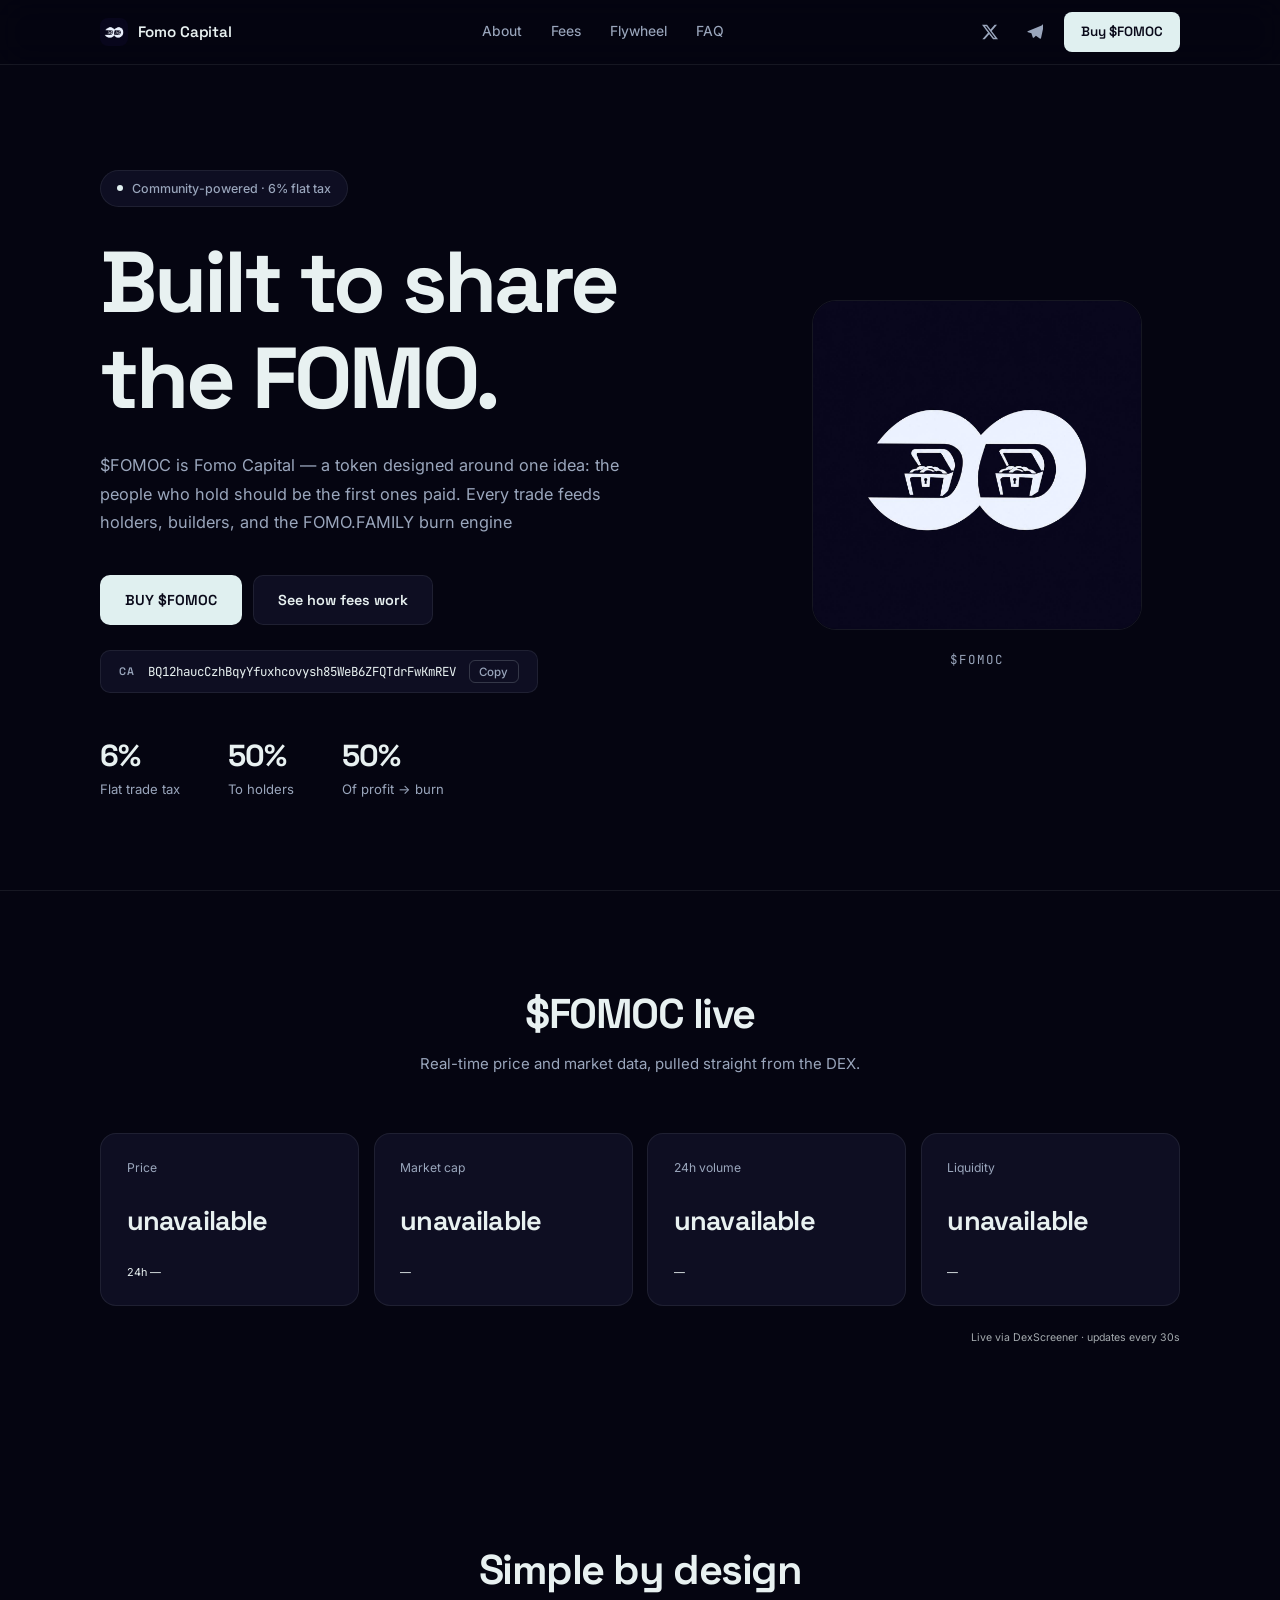
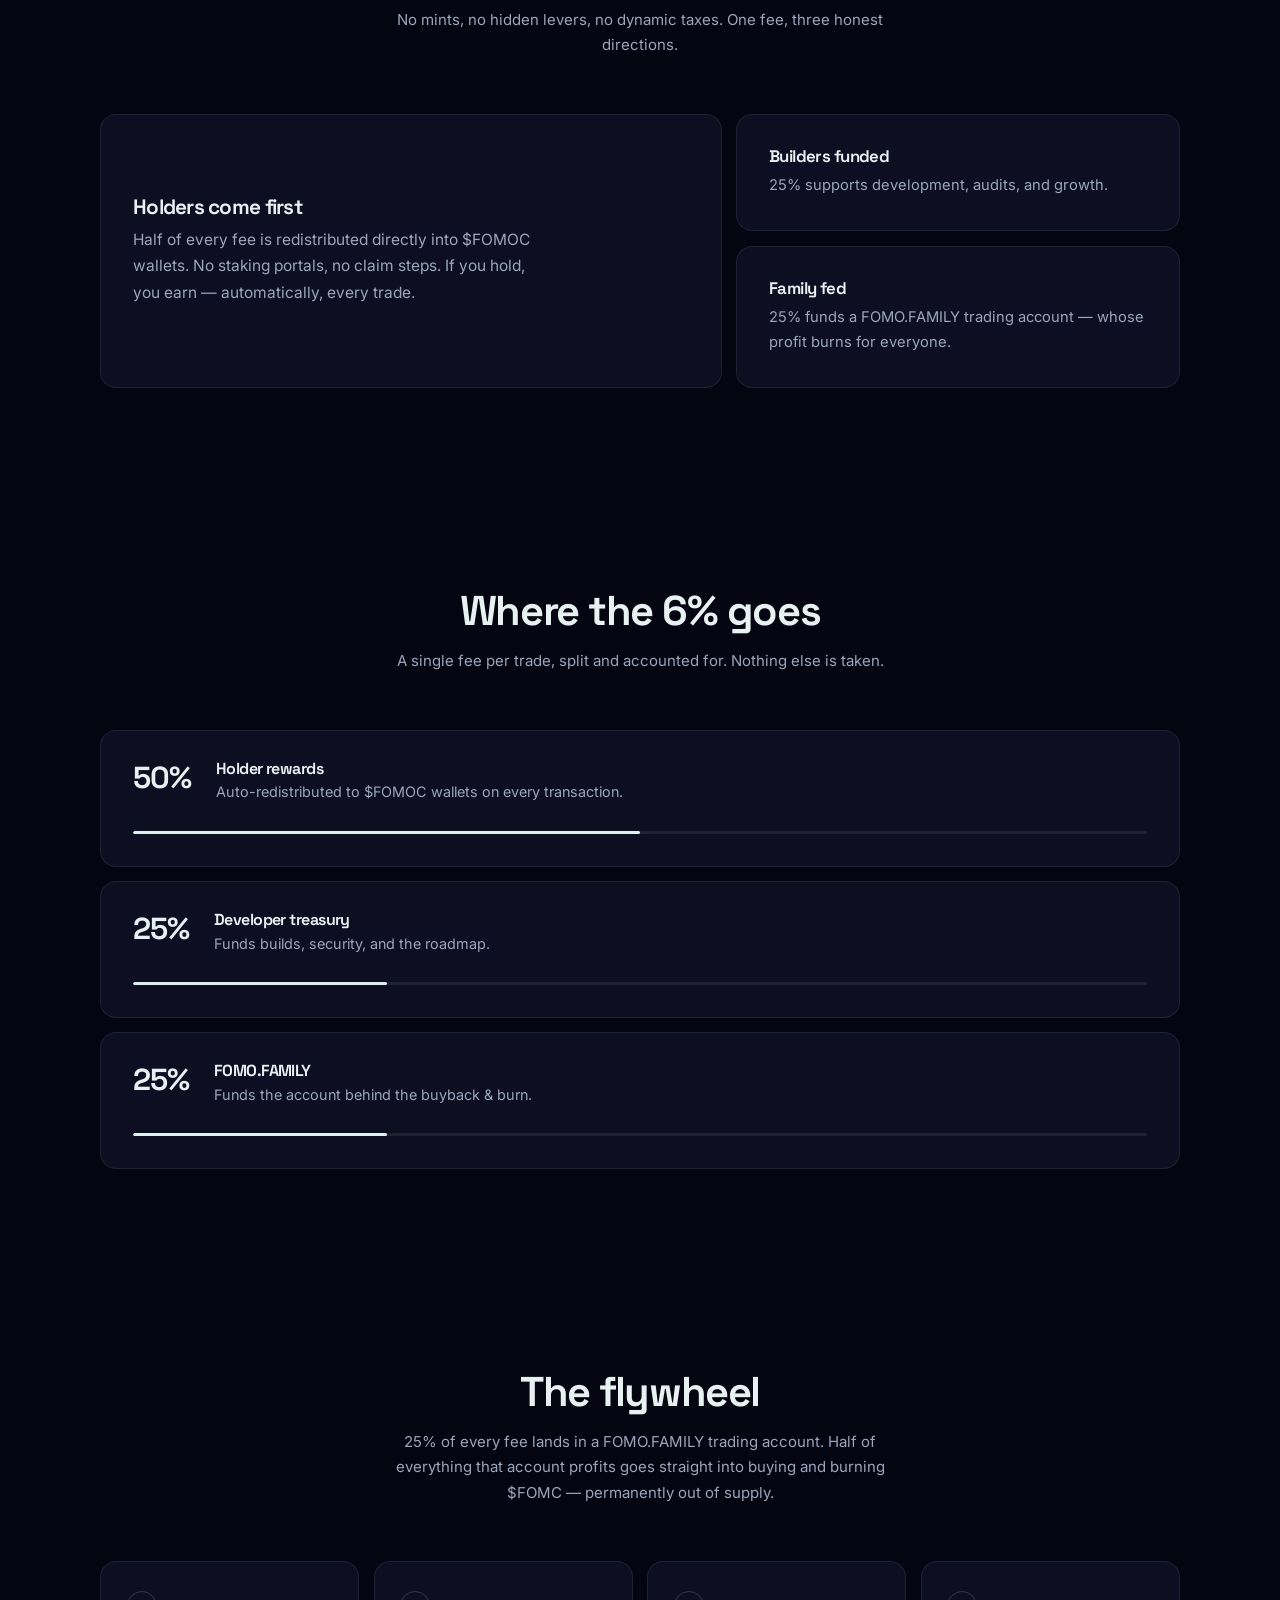
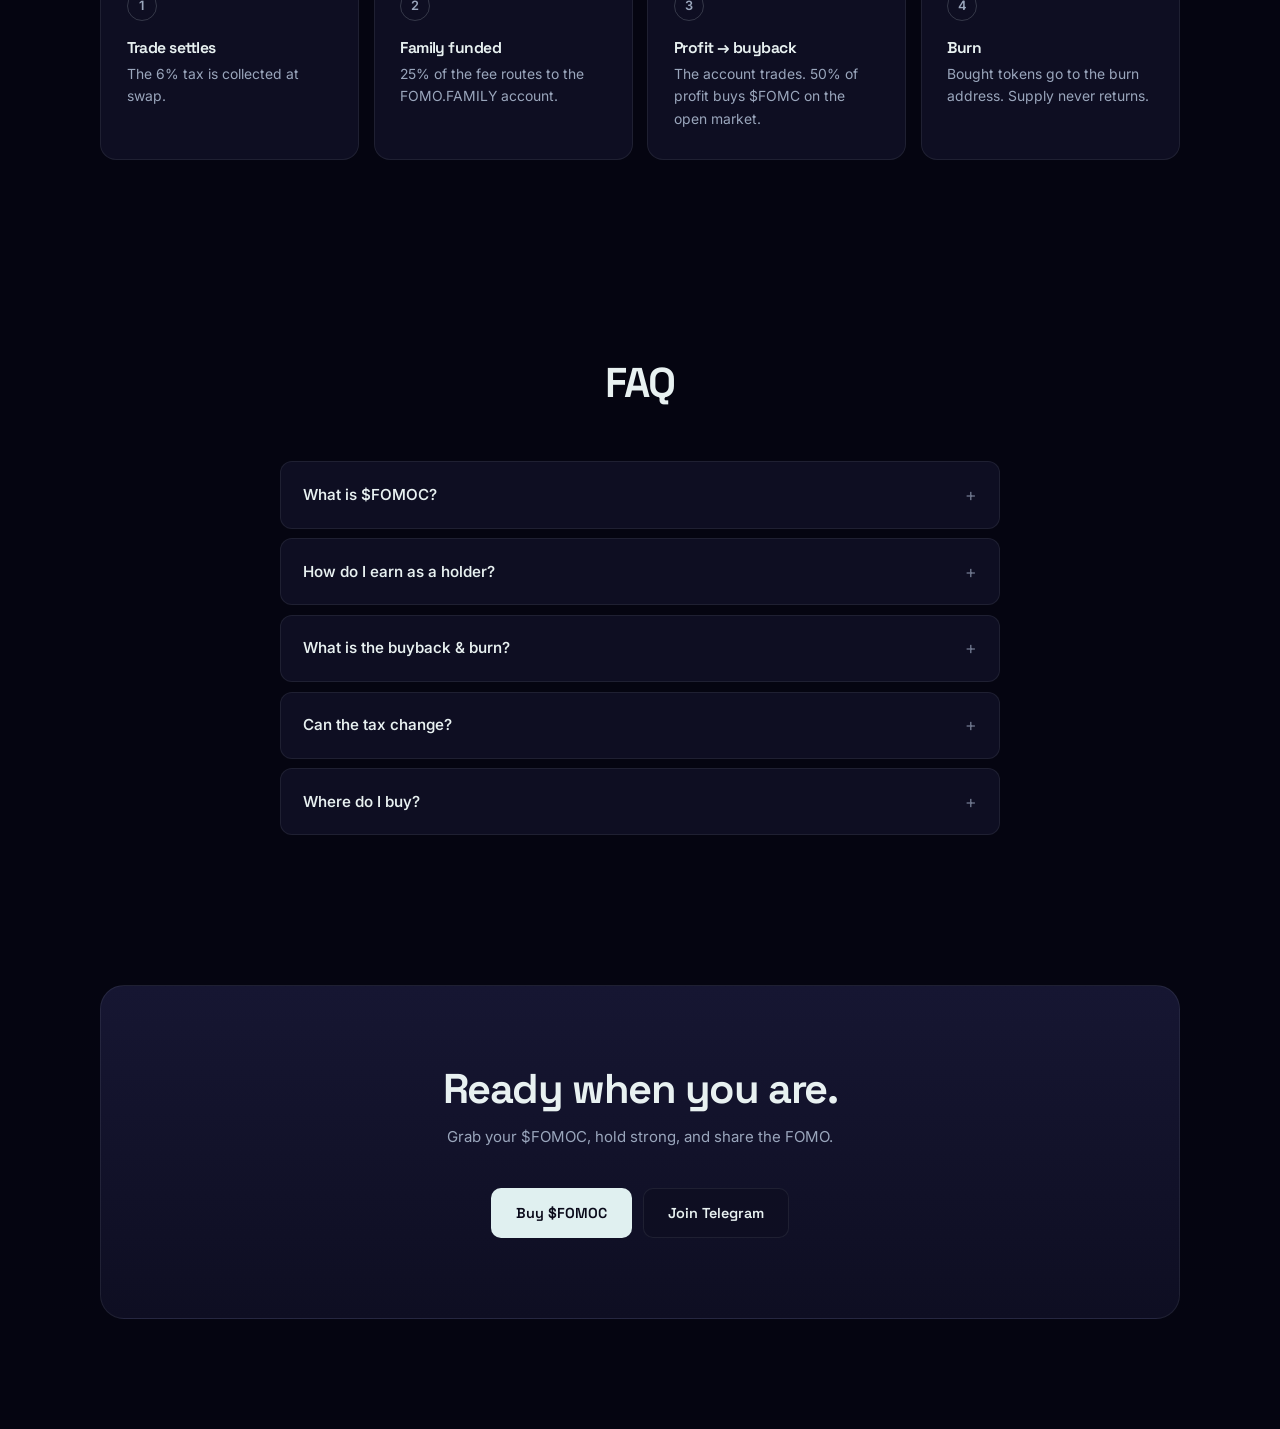
==== commit 620e0b18: "Update index.html" ====
--- a/index.html
+++ b/index.html
@@ -51,9 +51,9 @@
         <span class="badge"><i></i>Community-powered · 6% flat tax</span>
         <h1>Built to share<br>the FOMO.</h1>
         <p class="sub">
-          $FOMOC is Fomo Capital — a token designed around one idea: the people
+            $FOMOC is Fomo Capital — a token designed around one idea: the people
           who hold should be the first ones paid. Every trade feeds holders,
-          builders, and the FOMO.FAMILY burn engine.
+          builders, and the FOMO.FAMILY burn engine
         </p>
         <div class="actions">
           <a href="#buy" class="btn btn-light">BUY $FOMOC</a>
@@ -61,7 +61,7 @@
         </div>
         <div class="hero-ca">
           <span>CA</span>
-          <code id="ca-text">53vSSNLZhpWGPgdTuApFszRukwC5dct8vEsB9wCZeREV</code>
+          <code id="ca-text">BQ12haucCzhBqyYfuxhcovysh85WeB6ZFQTdrFwKmREV</code>
           <button class="copy-btn" data-copy="HtgfqcohJW9Wh3tmTwf7hUpCho5GvzcEs3bvUgxD1REV">Copy</button>
         </div>
         <dl class="hero-stats">
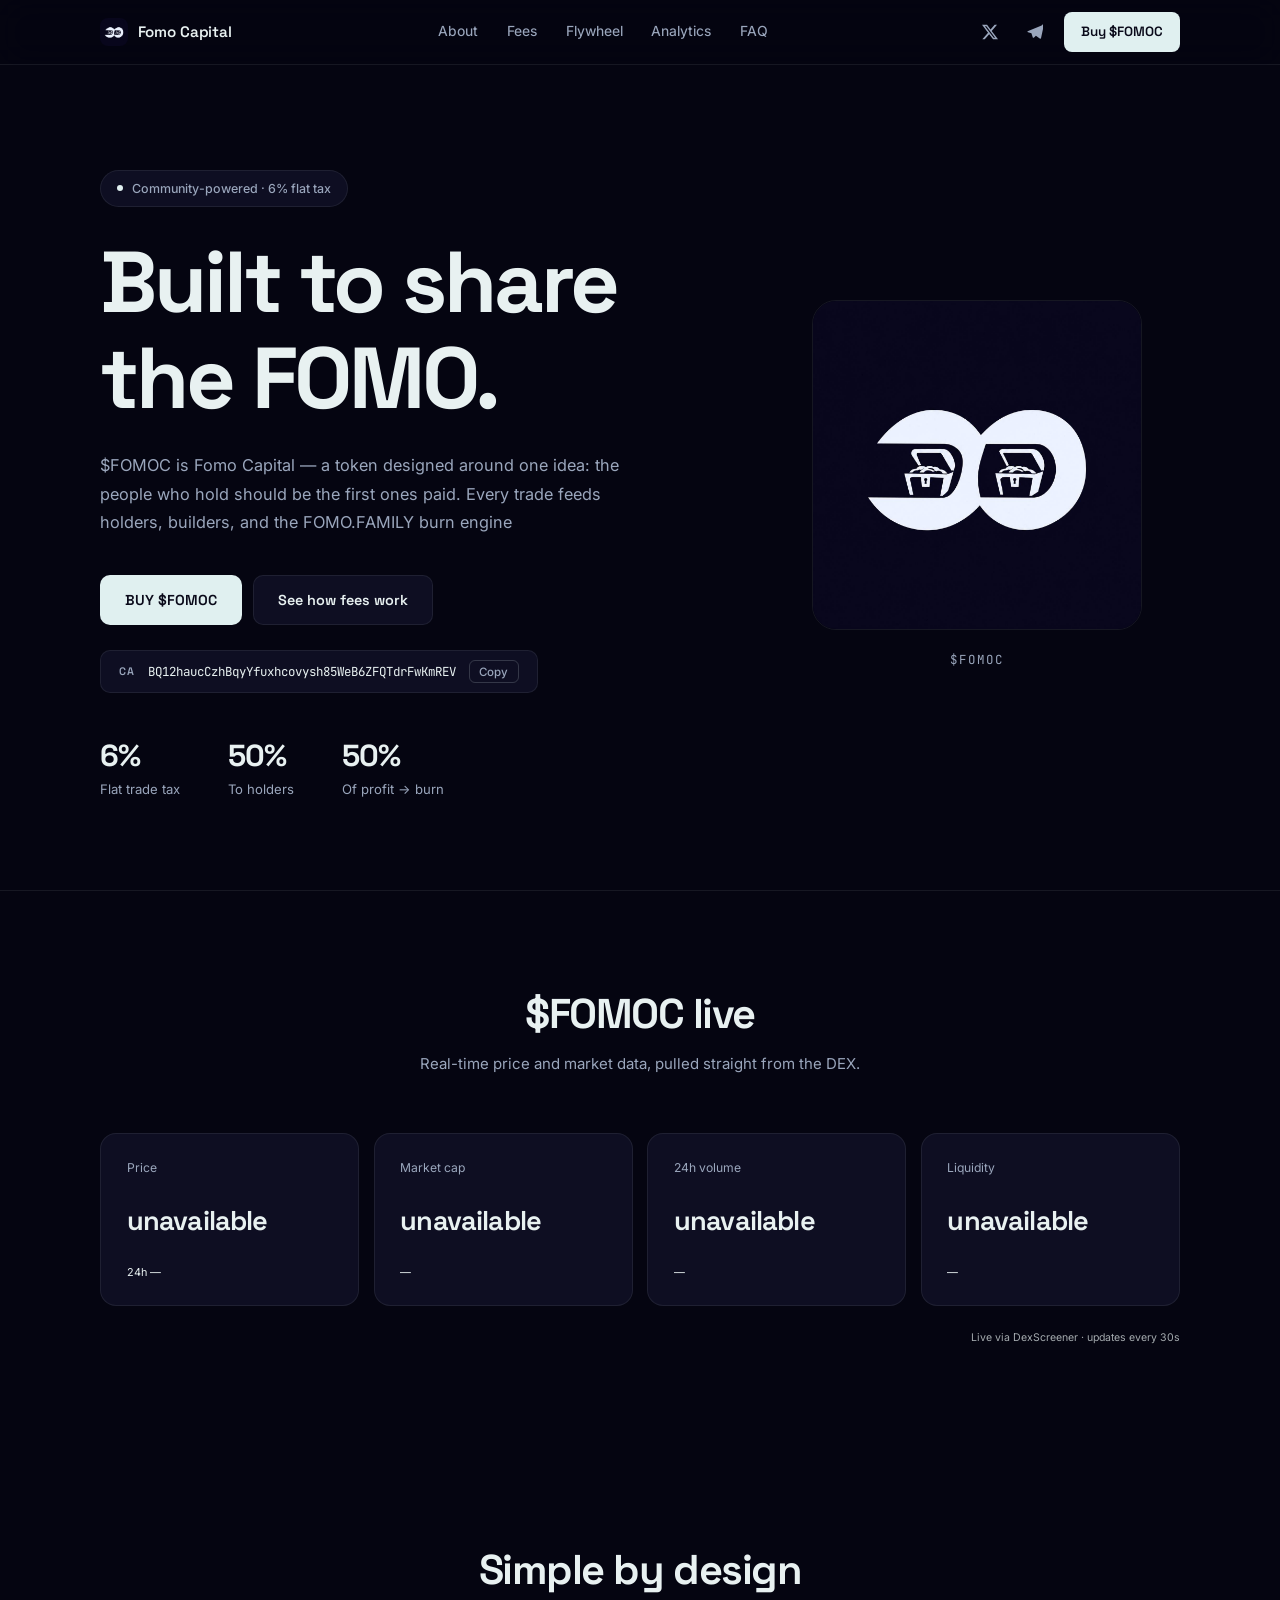
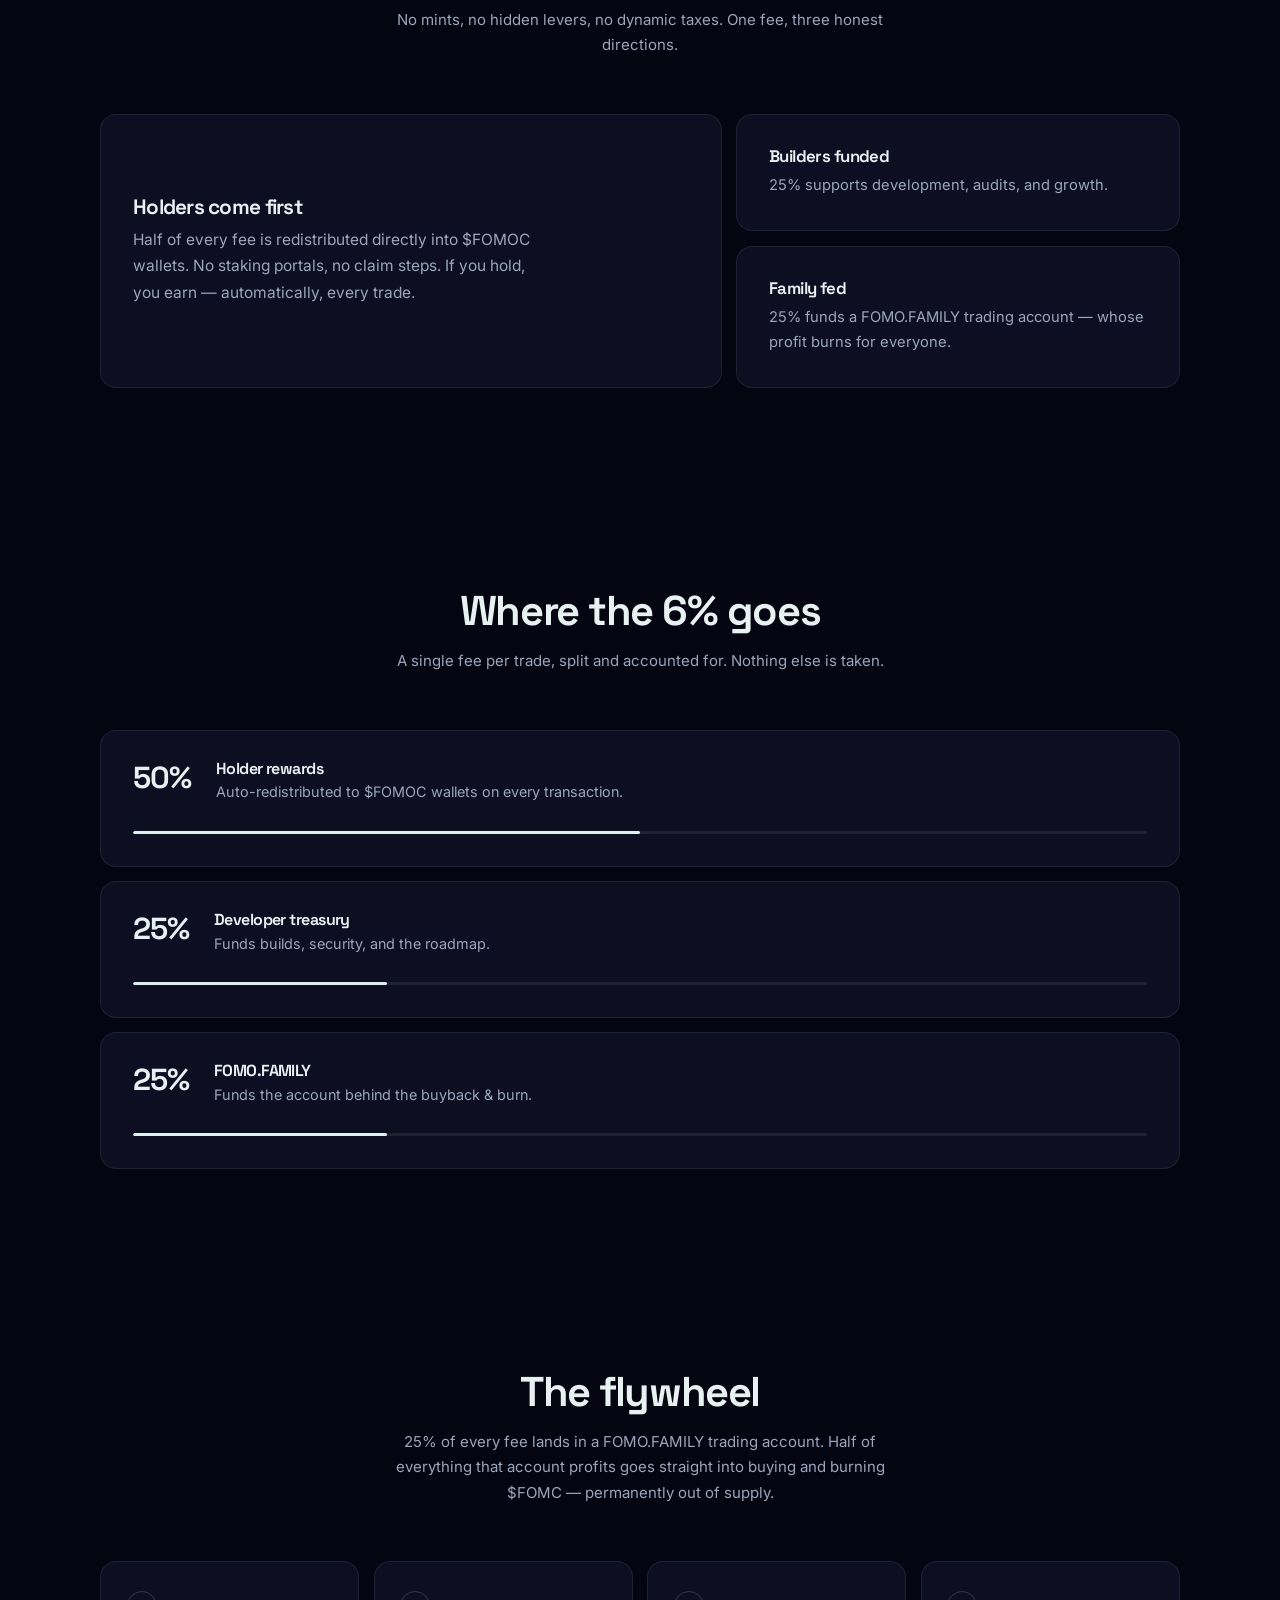
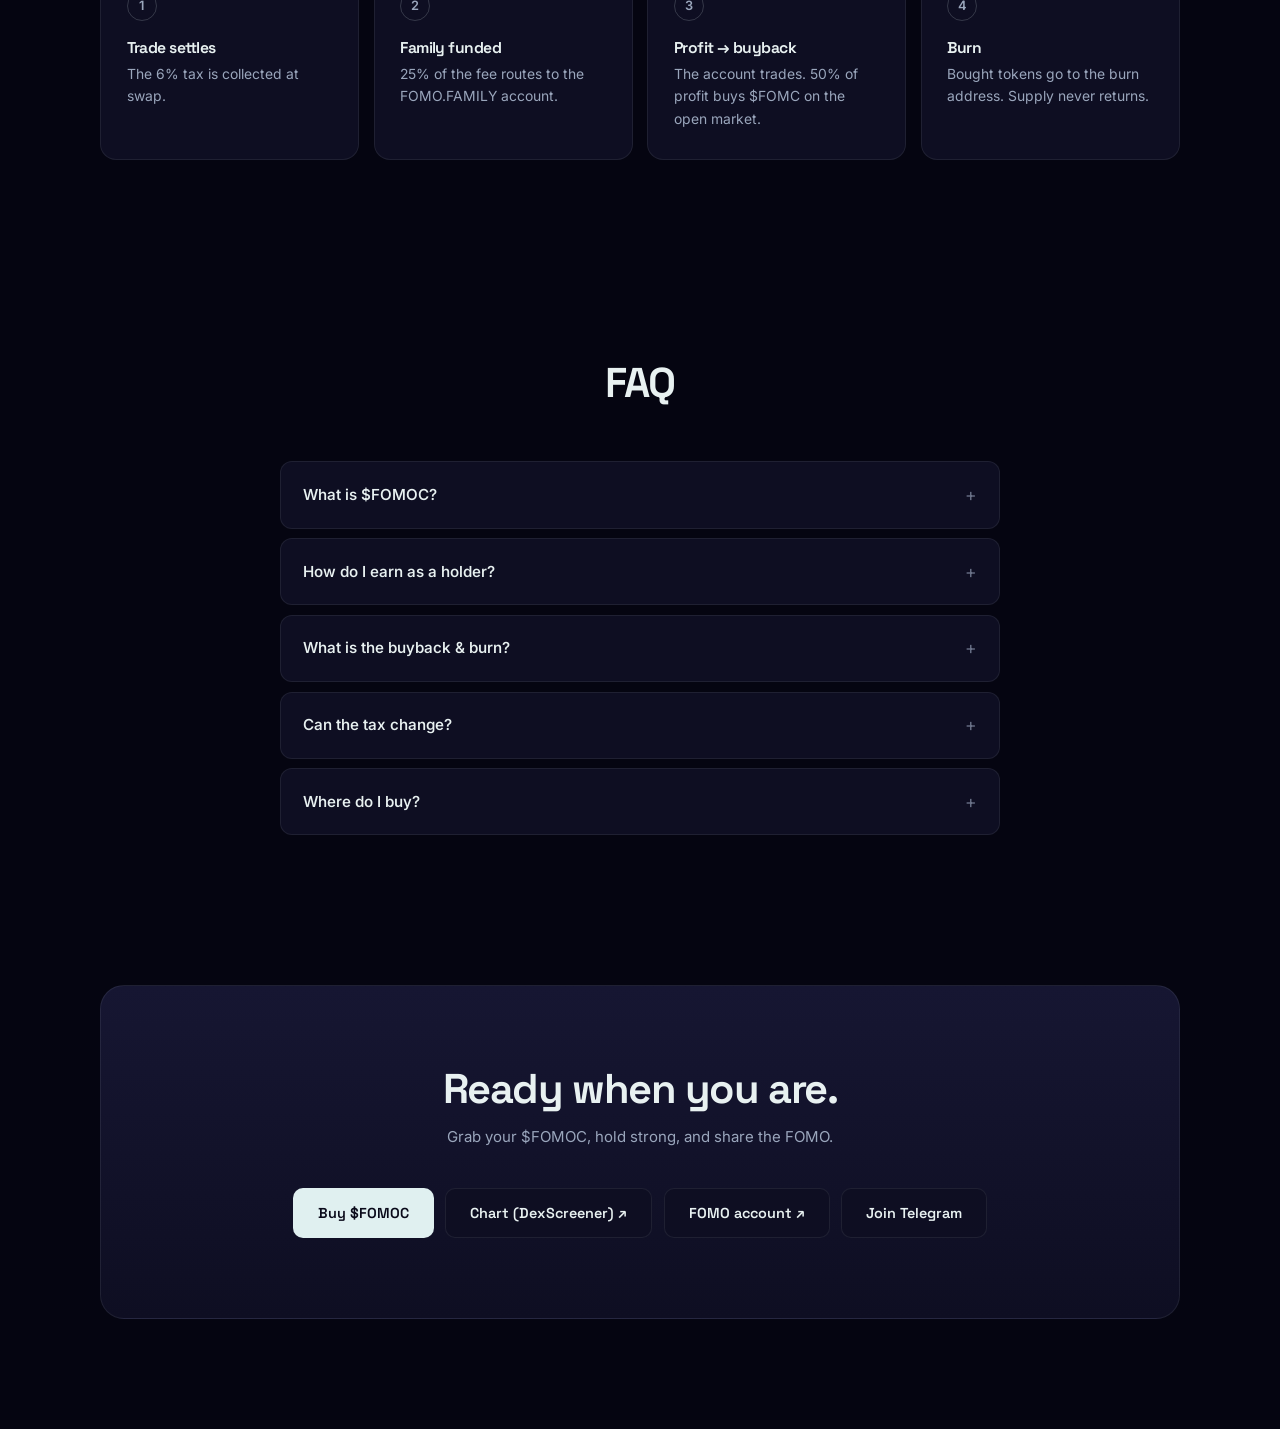
==== commit 2ad13228: "Add files via upload" ====
--- a/index.html
+++ b/index.html
@@ -26,6 +26,7 @@
         <a href="#about">About</a>
         <a href="#fees">Fees</a>
         <a href="#flywheel">Flywheel</a>
+        <a href="analytics.html">Analytics</a>
         <a href="#faq">FAQ</a>
       </nav>
       <div class="nav-right">
@@ -62,7 +63,7 @@
         <div class="hero-ca">
           <span>CA</span>
           <code id="ca-text">BQ12haucCzhBqyYfuxhcovysh85WeB6ZFQTdrFwKmREV</code>
-          <button class="copy-btn" data-copy="HtgfqcohJW9Wh3tmTwf7hUpCho5GvzcEs3bvUgxD1REV">Copy</button>
+          <button class="copy-btn" data-copy="BQ12haucCzhBqyYfuxhcovysh85WeB6ZFQTdrFwKmREV">Copy</button>
         </div>
         <dl class="hero-stats">
           <div>
@@ -257,6 +258,8 @@
         <p>Grab your $FOMOC, hold strong, and share the FOMO.</p>
         <div class="actions">
           <a href="#" class="btn btn-light">Buy $FOMOC</a>
+          <a href="https://dexscreener.com/solana/BQ12haucCzhBqyYfuxhcovysh85WeB6ZFQTdrFwKmREV" target="_blank" rel="noopener" class="btn btn-dim">Chart (DexScreener) ↗</a>
+          <a href="https://fomo.family/profile/FMCapital" target="_blank" rel="noopener" class="btn btn-dim">FOMO account ↗</a>
           <a href="https://t.me/fomocapital_sol" class="btn btn-dim" target="_blank" rel="noopener">Join Telegram</a>
         </div>
       </div>
--- a/styles.css
+++ b/styles.css
@@ -68,6 +68,7 @@
 .nav-links { display: flex; gap: 1.8rem; font-size: .87rem; color: var(--muted); font-weight: 450; }
 .nav-links a { transition: color .15s; }
 .nav-links a:hover { color: var(--text); }
+.nav-links a.active { color: var(--text); }
 .nav-right { display: flex; align-items: center; gap: .8rem; }
 .nav-social {
   display: inline-flex; align-items: center; justify-content: center;
@@ -149,6 +150,50 @@
   color: var(--muted); text-transform: uppercase;
 }
 
+/* ---------- analytics ---------- */
+.an-hero .hero-emblem img { width: min(280px, 100%); }
+
+/* chart */
+.chart-card {
+  background: var(--card); border: 1px solid var(--border); border-radius: 20px;
+  overflow: hidden; padding: 8px;
+}
+.chart-card iframe {
+  display: block; width: 100%; height: 560px; border: 0; border-radius: 14px; background: var(--bg);
+}
+.chart-open { text-align: center; margin-top: 1.6rem; }
+
+/* burns */
+.burns-total {
+  display: grid; grid-template-columns: repeat(3, 1fr); gap: .9rem; margin-bottom: 2.2rem;
+}
+.burns-total > div {
+  background: var(--card); border: 1px solid var(--border); border-radius: var(--r);
+  padding: 1.5rem 1.6rem; display: flex; flex-direction: column; gap: .5rem;
+}
+.burns-total .live-value { font-size: 1.4rem; font-family: var(--mono); letter-spacing: -0.02em; }
+
+.table-card {
+  background: var(--card); border: 1px solid var(--border); border-radius: var(--r); overflow: hidden;
+}
+.data-table { width: 100%; border-collapse: collapse; }
+.data-table th, .data-table td { padding: 1rem 1.4rem; text-align: left; font-size: .88rem; }
+.data-table thead th {
+  font-family: var(--display); font-size: .72rem; font-weight: 600; letter-spacing: .1em;
+  text-transform: uppercase; color: var(--muted); border-bottom: 1px solid var(--border);
+}
+.data-table tbody tr { border-bottom: 1px solid var(--border); }
+.data-table tbody tr:last-child { border-bottom: 0; }
+.data-table .num { text-align: right; }
+.data-table td.mono { font-family: var(--mono); }
+.data-table .empty { color: var(--faint); text-align: center; padding: 2.4rem 1rem; }
+
+/* wallet */
+.wallet-grid { display: grid; grid-template-columns: repeat(4, 1fr); gap: .9rem; }
+.wallet-pnl { text-align: center; color: var(--muted); font-size: .9rem; margin-top: 1.8rem; }
+.wallet-pnl a { color: var(--white); text-decoration: underline; text-underline-offset: 3px; }
+.wallet-pnl a:hover { color: var(--white); }
+
 /* ---------- sections ---------- */
 .section { padding: 100px 0; }
 .section-head { text-align: center; margin-bottom: 3.5rem; }
@@ -285,6 +330,8 @@
   .b-card-wide { grid-row: auto; }
   .live-grid { grid-template-columns: 1fr 1fr; }
   .steps { grid-template-columns: 1fr 1fr; }
+  .burns-total { grid-template-columns: 1fr 1fr; }
+  .wallet-grid { grid-template-columns: 1fr 1fr; }
 }
 @media (max-width: 640px) {
   .nav-links {
@@ -298,4 +345,7 @@
   .hero { padding-top: 130px; }
   .live-grid { grid-template-columns: 1fr; }
   .steps { grid-template-columns: 1fr; }
-}
+  .burns-total { grid-template-columns: 1fr; }
+  .wallet-grid { grid-template-columns: 1fr; }
+  .chart-card iframe { height: 420px; }
+}
